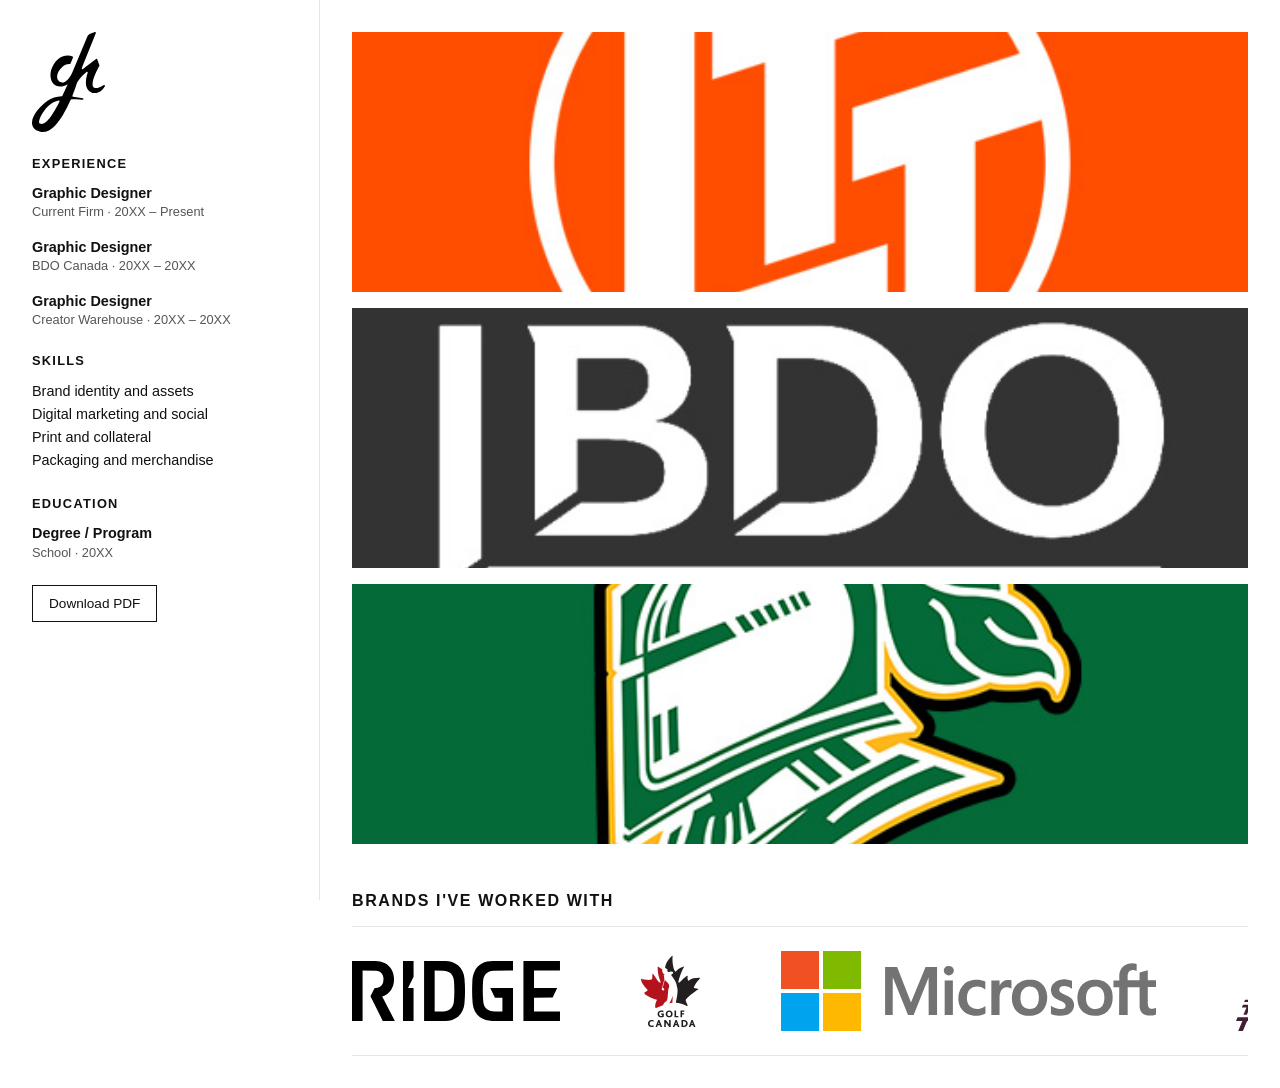
==== portfolio/index.html @ 1e601961 "Update index.html" ====
<!DOCTYPE html>
<html lang="en">
<head>
  <meta charset="UTF-8">
  <meta name="viewport" content="width=device-width, initial-scale=1">
  <title>Gary Hopkins | Graphic Designer</title>
  <style>
    body {
      font-family: Arial, sans-serif;
      margin: 0;
      color: #111;
      background: #fff;
    }

    a { color: #111; }

    .layout {
      display: flex;
      align-items: flex-start;
    }

    .sidebar {
      flex: 0 0 320px;
      position: sticky;
      top: 0;
      height: 100vh;
      overflow-y: auto;
      box-sizing: border-box;
      padding: 2rem;
      border-right: 1px solid #e5e5e5;
      display: flex;
      flex-direction: column;
      gap: 1.5rem;
    }

    .sidebar .logo img {
      height: 100px;
      width: auto;
      display: block;
    }

    .resume h2 {
      margin: 0 0 0.75rem;
      font-size: 0.8rem;
      text-transform: uppercase;
      letter-spacing: 0.1em;
    }

    .resume section {
      margin-bottom: 1.5rem;
    }

    .job {
      margin-bottom: 1rem;
      font-size: 0.9rem;
      line-height: 1.4;
    }

    .job strong,
    .job span {
      display: block;
    }

    .job span {
      color: #555;
      font-size: 0.8rem;
    }

    .resume ul {
      margin: 0;
      padding: 0;
      list-style: none;
      font-size: 0.9rem;
      line-height: 1.6;
    }

    .resume-link {
      display: inline-block;
      padding: 0.6rem 1rem;
      border: 1px solid #111;
      text-decoration: none;
      font-size: 0.85rem;
    }

    .resume-link:hover {
      background: #111;
      color: #fff;
    }

    main {
      flex: 1;
      min-width: 0;
      padding: 2rem;
    }

    .grid {
      display: grid;
      grid-template-columns: 1fr;
      gap: 1rem;
    }

    .grid a {
      position: relative;
      display: block;
      overflow: hidden;
      height: 260px;
    }

    .grid a img {
      width: 100%;
      height: 100%;
      object-fit: cover;
      display: block;
    }

    .overlay {
      position: absolute;
      inset: 0;
      display: flex;
      align-items: center;
      justify-content: center;
      padding: 1rem;
      box-sizing: border-box;
      text-align: center;
      background: rgba(0, 0, 0, 0.6);
      transform: translateY(-100%);
      transition: transform 0.4s ease;
    }

    .grid a:hover .overlay {
      transform: translateY(0);
    }

    .title {
      color: #fff;
      font-size: 1.25rem;
      font-weight: bold;
      opacity: 0;
      transform: translateY(-40px);
      transition: opacity 0.4s ease 0.15s, transform 0.4s ease 0.15s;
    }

    .grid a:hover .title {
      opacity: 1;
      transform: translateX(0);
    }

    @media (hover: none) {
      .overlay { transform: translateX(0); }
      .title { opacity: 1; transform: translateX(0); }
    }

    .brands {
      margin-top: 3rem;
    }

    .brands h2 {
      margin: 0 0 1rem;
      font-size: 1rem;
      text-transform: uppercase;
      letter-spacing: 0.1em;
    }

    .marquee {
      overflow: hidden;
      border-top: 1px solid #e5e5e5;
      border-bottom: 1px solid #e5e5e5;
      padding: 1.5rem 0;
    }

    .track {
      display: flex;
      align-items: center;
      width: max-content;
      animation: scroll 20s linear infinite;
    }

    .marquee-item {
      display: block;
      flex-shrink: 0;
      padding-right: 5rem;
    }

    .marquee-item img {
      height: 80px;
      display: block;
    }

    @keyframes scroll {
      from { transform: translateX(0); }
      to { transform: translateX(-50%); }
    }

    @media (prefers-reduced-motion: reduce) {
      .track { animation: none; }
    }

    @media (max-width: 800px) {
      .layout { flex-direction: column; }

      .sidebar {
        flex-basis: auto;
        width: 100%;
        position: static;
        height: auto;
        overflow-y: visible;
        padding: 1.5rem;
        border-right: 0;
        border-bottom: 1px solid #e5e5e5;
      }

      .sidebar .logo img { height: 70px; }

      .resume {
        display: grid;
        grid-template-columns: repeat(2, 1fr);
        gap: 0 1.5rem;
      }

      .resume section { margin-bottom: 1rem; }

      .resume-link {
        grid-column: 1 / -1;
        text-align: center;
        padding: 0.8rem 1rem;
      }

      main { padding: 1.5rem; }

      .grid a { height: 200px; }
    }

    @media (max-width: 500px) {
      .resume { grid-template-columns: 1fr; }

      .grid a { height: 160px; }

      .marquee-item { padding-right: 3rem; }

      .marquee-item img { height: 50px; }
    }
  </style>
</head>
<body>

  <div class="layout">

    <aside class="sidebar">
      <a href="index.html" class="logo">
        <img src="images/logo.svg" alt="Gary Hopkins logo">
      </a>

      <div class="resume">
        <section>
          <h2>Experience</h2>
          <div class="job">
            <strong>Graphic Designer</strong>
            <span>Current Firm · 20XX – Present</span>
          </div>
          <div class="job">
            <strong>Graphic Designer</strong>
            <span>BDO Canada · 20XX – 20XX</span>
          </div>
          <div class="job">
            <strong>Graphic Designer</strong>
            <span>Creator Warehouse · 20XX – 20XX</span>
          </div>
        </section>

        <section>
          <h2>Skills</h2>
          <ul>
            <li>Brand identity and assets</li>
            <li>Digital marketing and social</li>
            <li>Print and collateral</li>
            <li>Packaging and merchandise</li>
          </ul>
        </section>

        <section>
          <h2>Education</h2>
          <div class="job">
            <strong>Degree / Program</strong>
            <span>School · 20XX</span>
          </div>
        </section>

        <a href="resume.pdf" class="resume-link" download>Download PDF</a>
      </div>
    </aside>

    <main>
      <section class="grid">
        <a href="linus-tech-tips.html">
          <img src="images/image-1.jpg" alt="Linus Tech Tips">
          <span class="overlay"><span class="title">Linus Tech Tips</span></span>
        </a>
        <a href="bdo-canada.html">
          <img src="images/image-2.jpg" alt="BDO Canada">
          <span class="overlay"><span class="title">BDO Canada</span></span>
        </a>
        <a href="london-knights.html">
          <img src="images/image-3.jpg" alt="London Knights">
          <span class="overlay"><span class="title">London Knights</span></span>
        </a>
      </section>

      <section class="brands">
        <h2>Brands I've worked with</h2>
        <div class="marquee">
          <div class="track">
            <div class="marquee-item"><img src="svgs/brand-1.svg" alt="Brand 1"></div>
            <div class="marquee-item"><img src="svgs/brand-2.svg" alt="BDO Canada"></div>
            <div class="marquee-item"><img src="svgs/brand-3.svg" alt="London Knights"></div>
            <div class="marquee-item"><img src="svgs/brand-4.svg" alt="Creator Warehouse"></div>
            <div class="marquee-item"><img src="svgs/brand-5.svg" alt="Brand 5"></div>
            <div class="marquee-item"><img src="svgs/brand-6.svg" alt="Brand 6"></div>
            <div class="marquee-item"><img src="svgs/brand-7.svg" alt="Brand 7"></div>
            <div class="marquee-item"><img src="svgs/brand-8.svg" alt="Brand 8"></div>

            <div class="marquee-item"><img src="svgs/brand-1.svg" alt="Brand 1"></div>
            <div class="marquee-item"><img src="svgs/brand-2.svg" alt="BDO Canada"></div>
            <div class="marquee-item"><img src="svgs/brand-3.svg" alt="London Knights"></div>
            <div class="marquee-item"><img src="svgs/brand-4.svg" alt="Creator Warehouse"></div>
            <div class="marquee-item"><img src="svgs/brand-5.svg" alt="Brand 5"></div>
            <div class="marquee-item"><img src="svgs/brand-6.svg" alt="Brand 6"></div>
            <div class="marquee-item"><img src="svgs/brand-7.svg" alt="Brand 7"></div>
            <div class="marquee-item"><img src="svgs/brand-8.svg" alt="Brand 8"></div>
          </div>
        </div>
      </section>
    </main>
  </div>

</body>
</html>
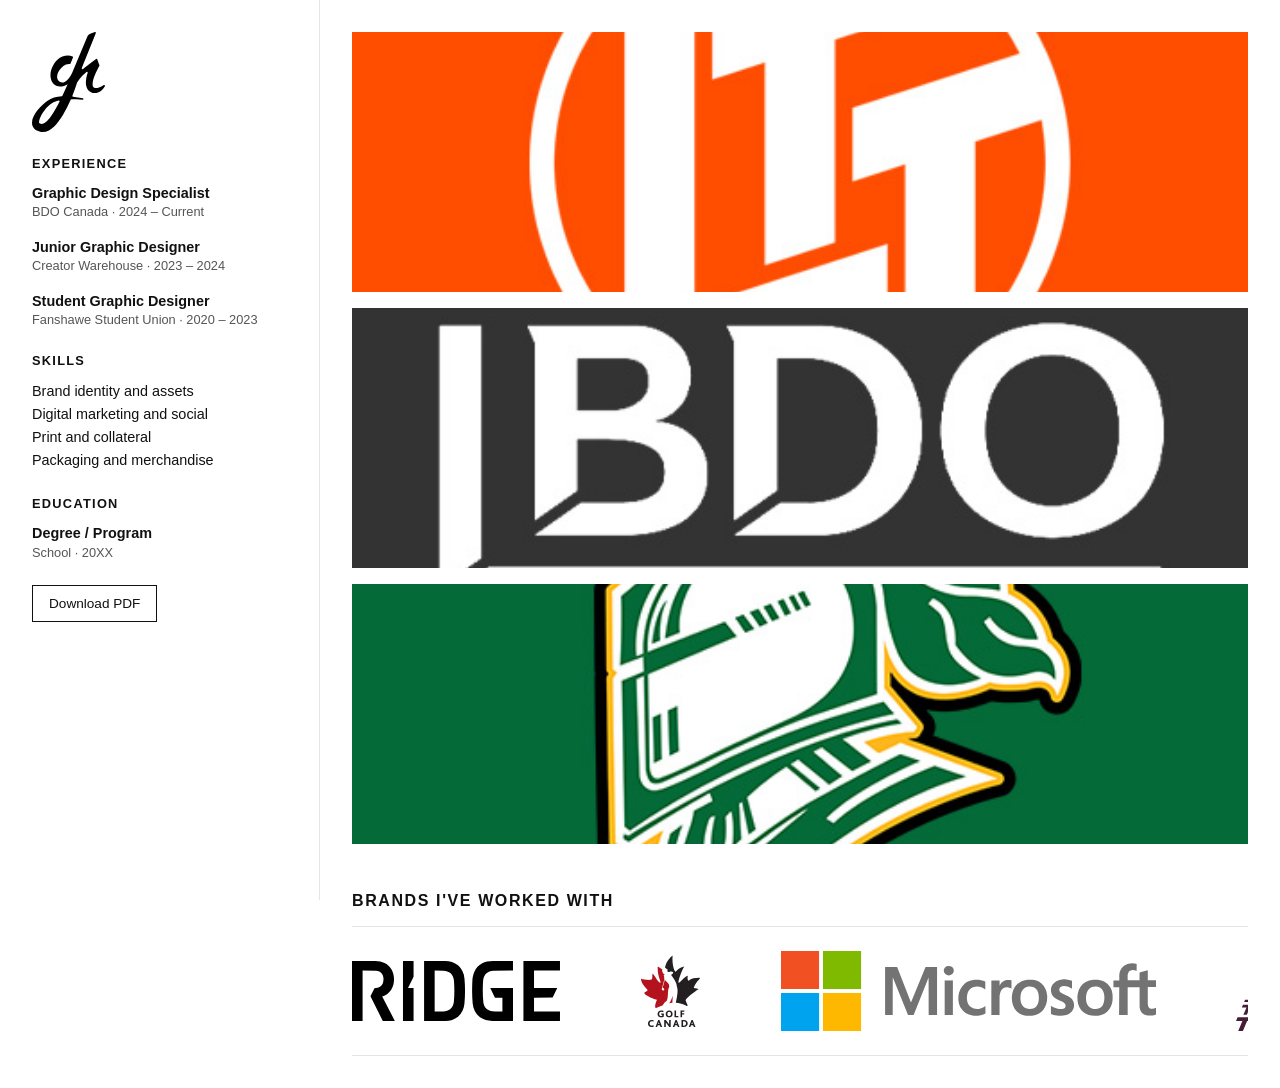
==== commit 39574b44: "Update index.html" ====
--- a/portfolio/index.html
+++ b/portfolio/index.html
@@ -10,6 +10,7 @@
       margin: 0;
       color: #111;
       background: #fff;
+      overflow-x: hidden;
     }
 
     a { color: #111; }
@@ -95,7 +96,7 @@
 
     .grid {
       display: grid;
-      grid-template-columns: 1fr;
+      grid-template-columns: minmax(0, 1fr);
       gap: 1rem;
     }
 
@@ -196,7 +197,10 @@
     }
 
     @media (max-width: 800px) {
-      .layout { flex-direction: column; }
+      .layout {
+        flex-direction: column;
+        align-items: stretch;
+      }
 
       .sidebar {
         flex-basis: auto;
@@ -225,7 +229,12 @@
         padding: 0.8rem 1rem;
       }
 
-      main { padding: 1.5rem; }
+      main {
+        flex: none;
+        width: 100%;
+        box-sizing: border-box;
+        padding: 1.5rem;
+      }
 
       .grid a { height: 200px; }
     }
@@ -254,16 +263,16 @@
         <section>
           <h2>Experience</h2>
           <div class="job">
-            <strong>Graphic Designer</strong>
-            <span>Current Firm · 20XX – Present</span>
+            <strong>Graphic Design Specialist</strong>
+            <span>BDO Canada · 2024 – Current</span>
           </div>
           <div class="job">
-            <strong>Graphic Designer</strong>
-            <span>BDO Canada · 20XX – 20XX</span>
+            <strong>Junior Graphic Designer</strong>
+            <span>Creator Warehouse · 2023 – 2024</span>
           </div>
           <div class="job">
-            <strong>Graphic Designer</strong>
-            <span>Creator Warehouse · 20XX – 20XX</span>
+            <strong>Student Graphic Designer</strong>
+            <span>Fanshawe Student Union · 2020 – 2023</span>
           </div>
         </section>
 
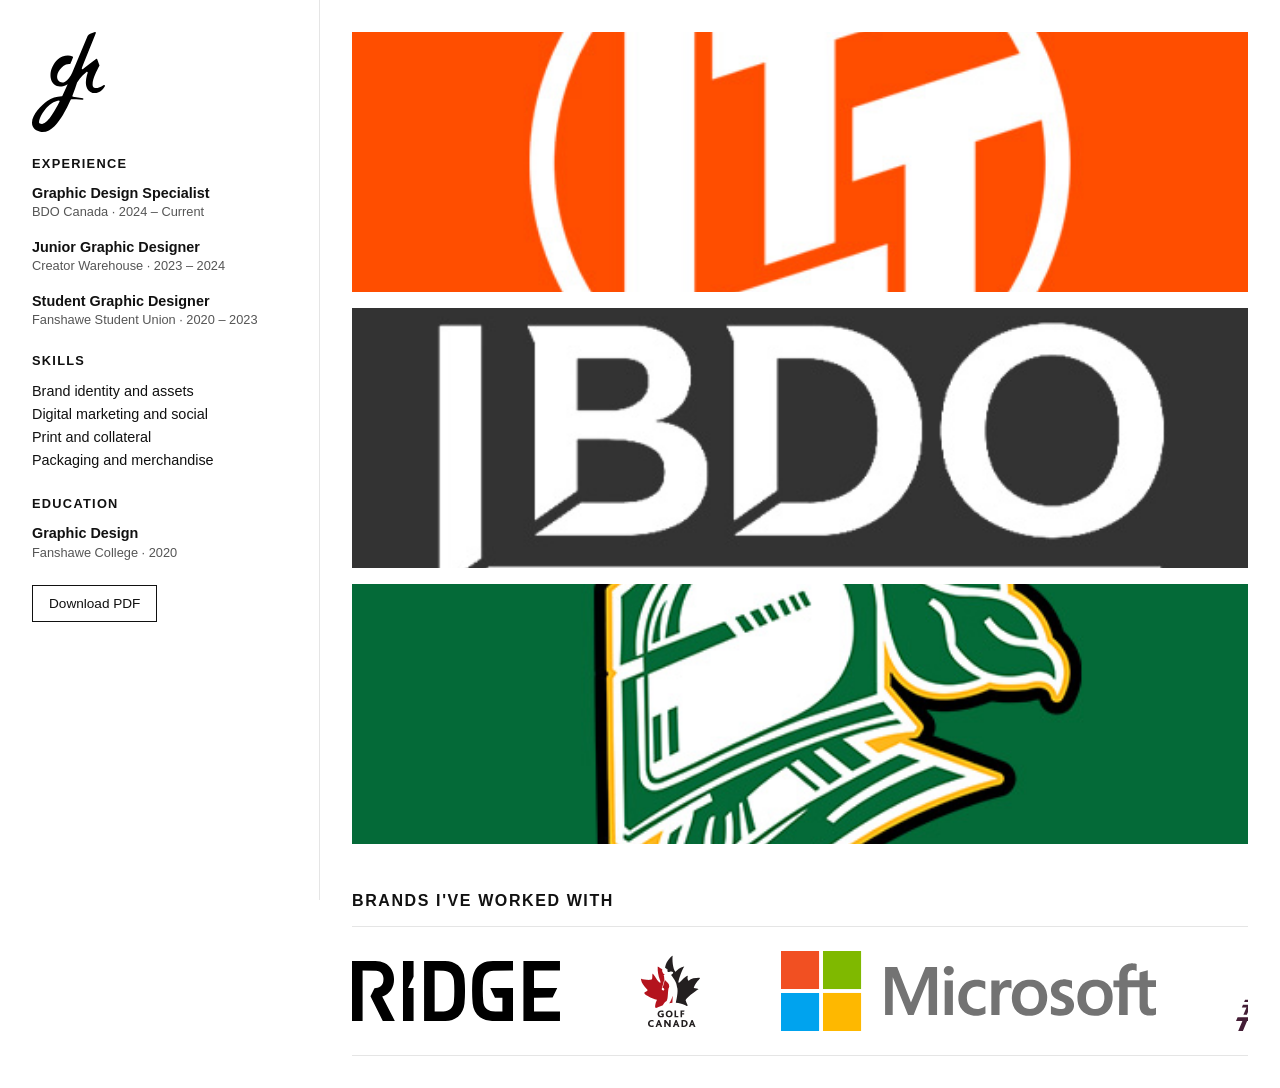
==== commit 315ade0e: "Update index.html" ====
--- a/portfolio/index.html
+++ b/portfolio/index.html
@@ -289,8 +289,8 @@
         <section>
           <h2>Education</h2>
           <div class="job">
-            <strong>Degree / Program</strong>
-            <span>School · 20XX</span>
+            <strong>Graphic Design</strong>
+            <span>Fanshawe College · 2020</span>
           </div>
         </section>
 
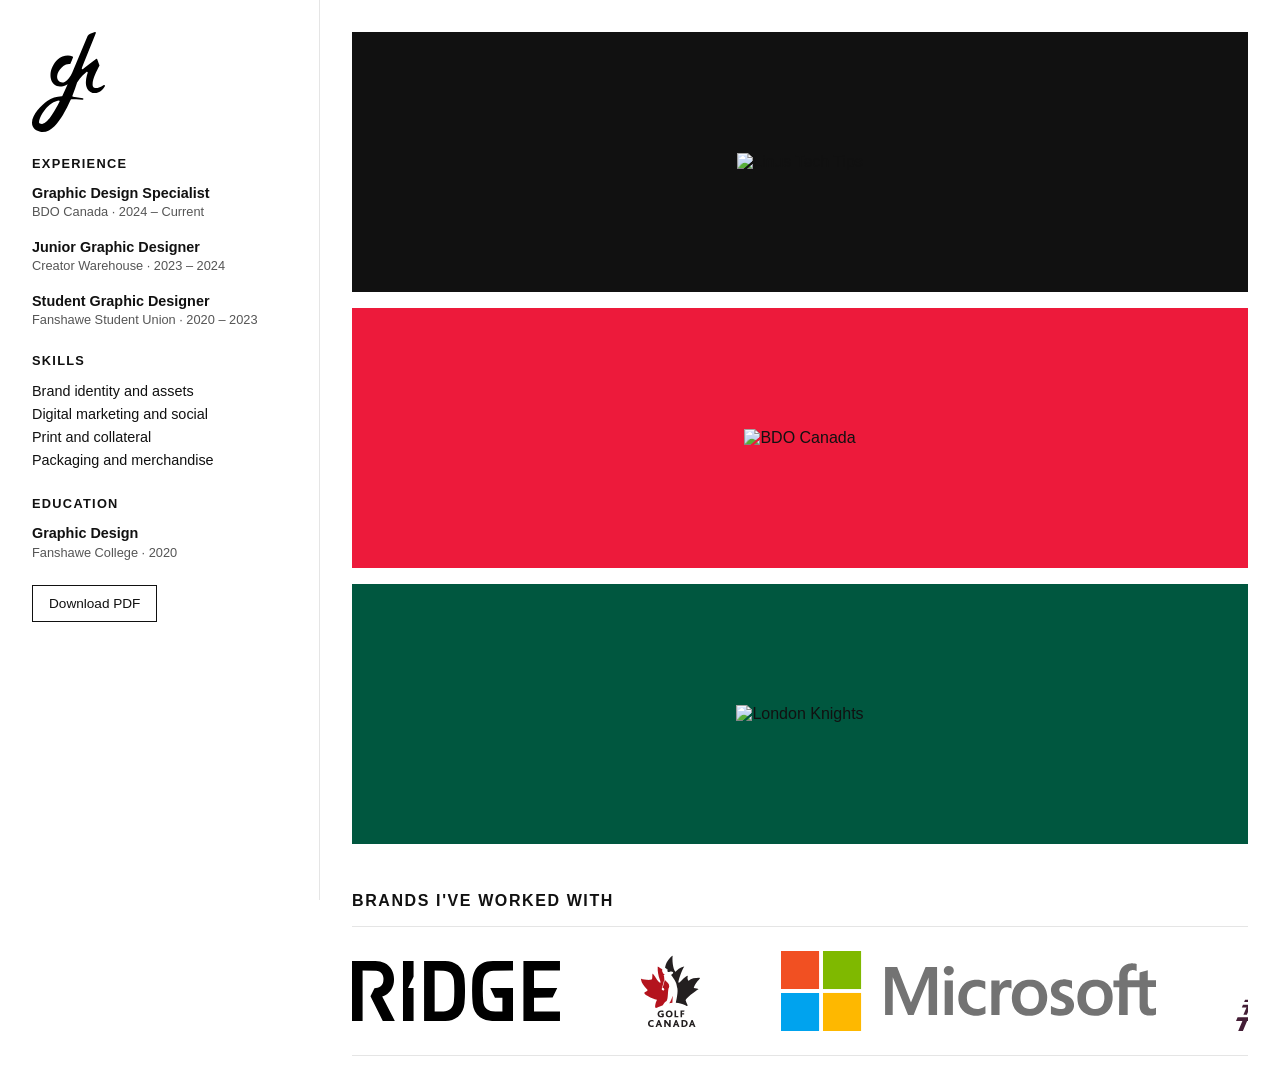
==== commit 766b721b: "Update index.html" ====
--- a/portfolio/index.html
+++ b/portfolio/index.html
@@ -105,13 +105,26 @@
       display: block;
       overflow: hidden;
       height: 260px;
-    }
-
-    .grid a img {
-      width: 100%;
-      height: 100%;
-      object-fit: cover;
-      display: block;
+      background: var(--tile-bg, #f2f2f2);
+    }
+
+    .tile-logo {
+      position: absolute;
+      inset: 0;
+      display: flex;
+      align-items: center;
+      justify-content: center;
+      padding: 2rem;
+      box-sizing: border-box;
+    }
+
+    .tile-logo img {
+      display: block;
+      width: auto;
+      height: auto;
+      max-width: 60%;
+      max-height: 60%;
+      object-fit: contain;
     }
 
     .overlay {
@@ -237,12 +250,21 @@
       }
 
       .grid a { height: 200px; }
+
+      .tile-logo { padding: 1.5rem; }
     }
 
     @media (max-width: 500px) {
       .resume { grid-template-columns: 1fr; }
 
       .grid a { height: 160px; }
+
+      .tile-logo { padding: 1rem; }
+
+      .tile-logo img {
+        max-width: 70%;
+        max-height: 70%;
+      }
 
       .marquee-item { padding-right: 3rem; }
 
@@ -300,16 +322,16 @@
 
     <main>
       <section class="grid">
-        <a href="linus-tech-tips.html">
-          <img src="images/image-1.jpg" alt="Linus Tech Tips">
+        <a href="linus-tech-tips.html" style="--tile-bg: #111111;">
+          <span class="tile-logo"><img src="svgs/logo-linus-tech-tips.svg" alt="Linus Tech Tips"></span>
           <span class="overlay"><span class="title">Linus Tech Tips</span></span>
         </a>
-        <a href="bdo-canada.html">
-          <img src="images/image-2.jpg" alt="BDO Canada">
+        <a href="bdo-canada.html" style="--tile-bg: #ed1a3b;">
+          <span class="tile-logo"><img src="svgs/logo-bdo-canada.svg" alt="BDO Canada"></span>
           <span class="overlay"><span class="title">BDO Canada</span></span>
         </a>
-        <a href="london-knights.html">
-          <img src="images/image-3.jpg" alt="London Knights">
+        <a href="london-knights.html" style="--tile-bg: #00573f;">
+          <span class="tile-logo"><img src="svgs/logo-london-knights.svg" alt="London Knights"></span>
           <span class="overlay"><span class="title">London Knights</span></span>
         </a>
       </section>
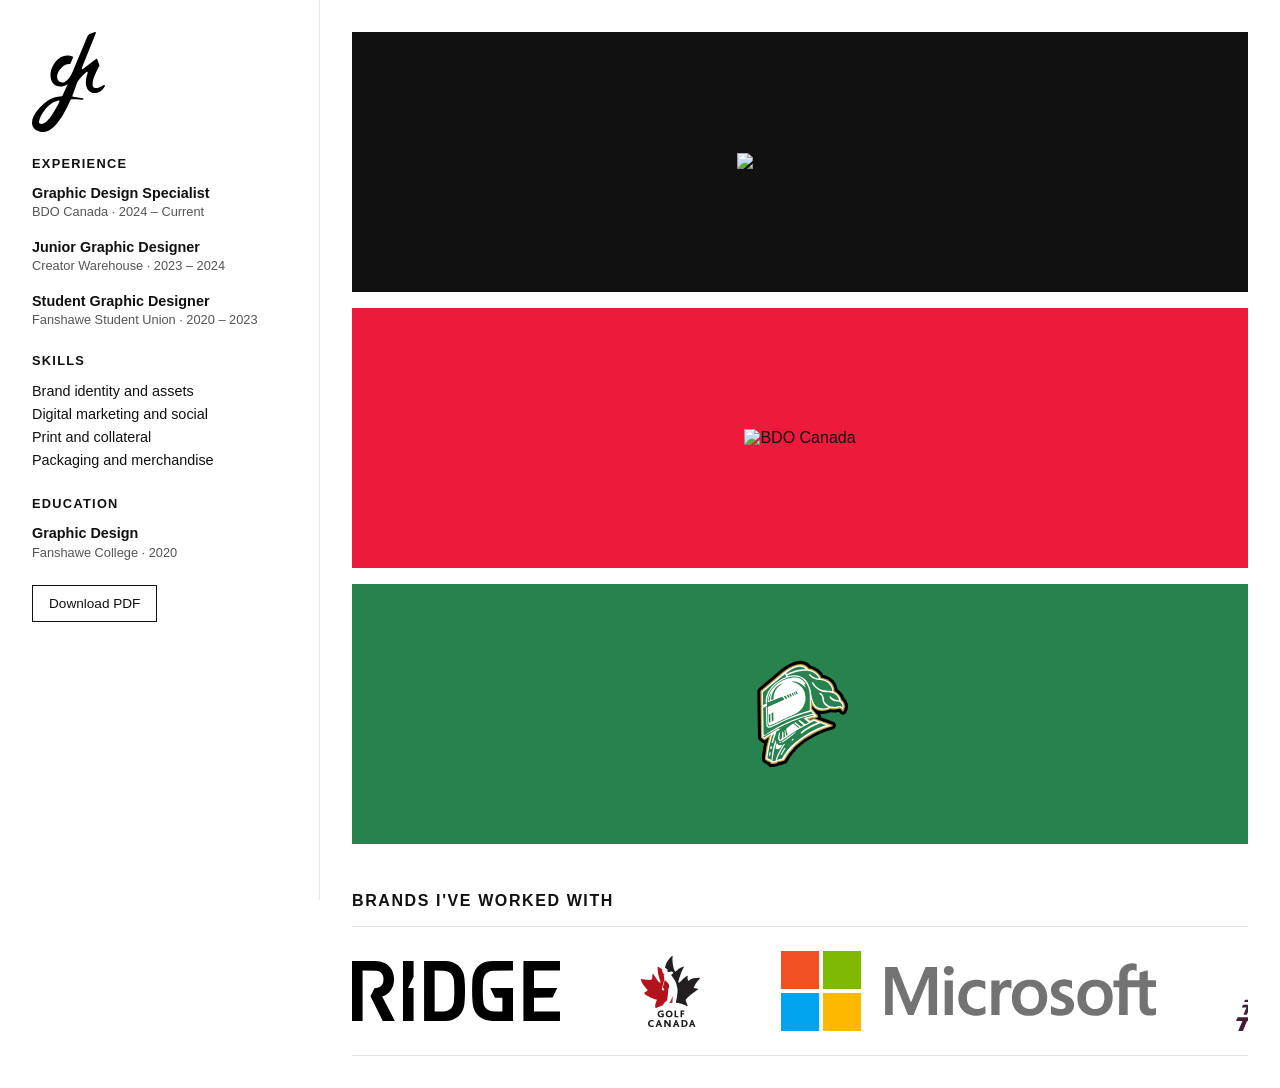
==== commit 718a5066: "Update index.html" ====
--- a/portfolio/index.html
+++ b/portfolio/index.html
@@ -330,7 +330,7 @@
           <span class="tile-logo"><img src="svgs/logo-bdo-canada.svg" alt="BDO Canada"></span>
           <span class="overlay"><span class="title">BDO Canada</span></span>
         </a>
-        <a href="london-knights.html" style="--tile-bg: #00573f;">
+        <a href="london-knights.html" style="--tile-bg: #27824d;">
           <span class="tile-logo"><img src="svgs/logo-london-knights.svg" alt="London Knights"></span>
           <span class="overlay"><span class="title">London Knights</span></span>
         </a>
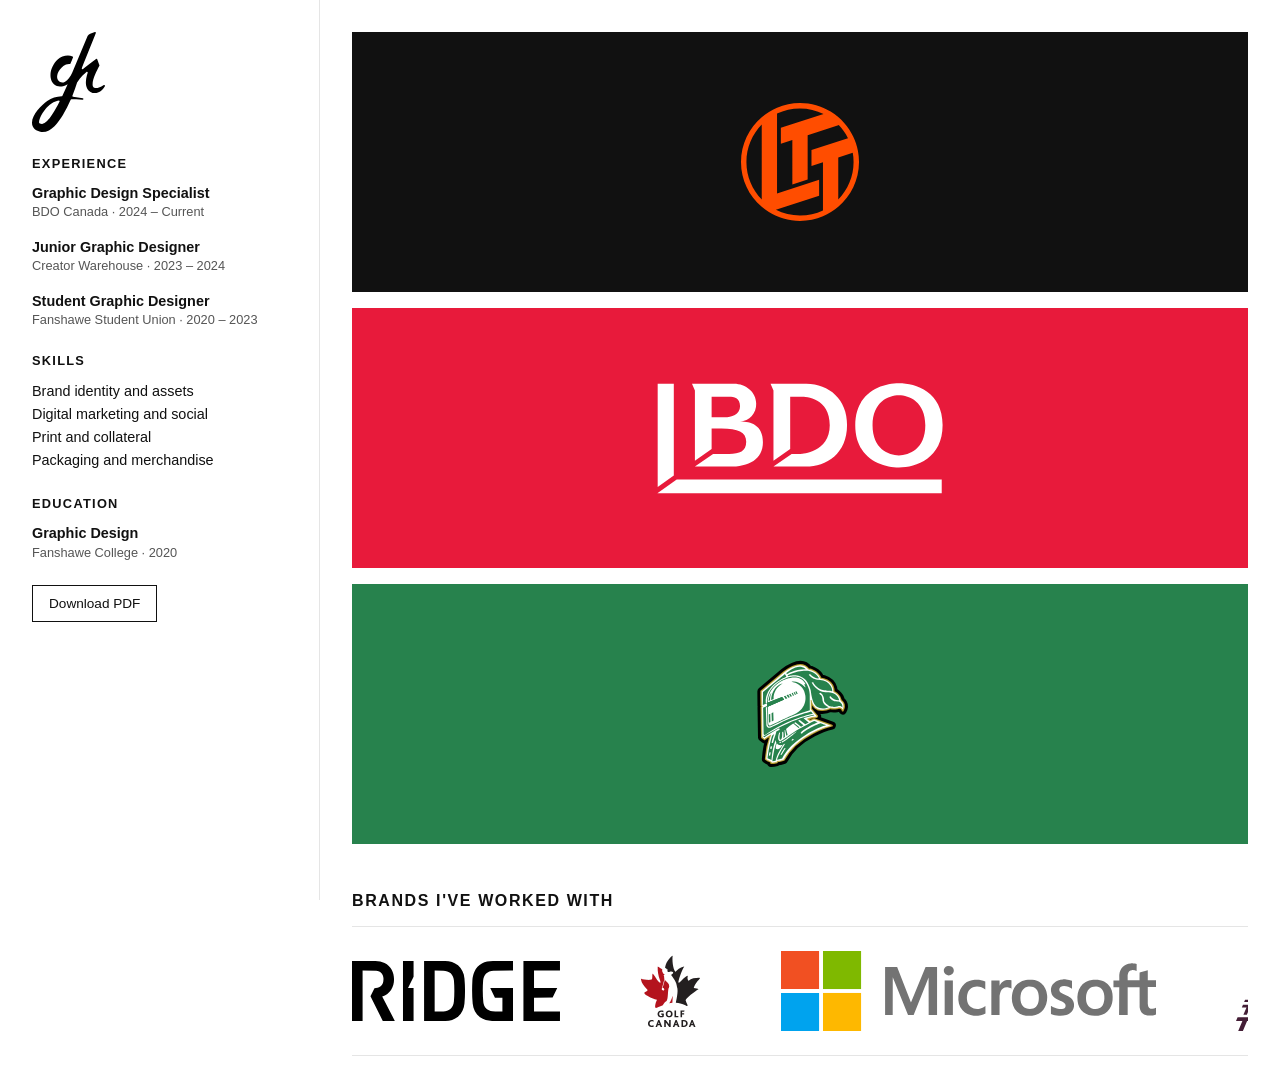
==== commit 39a77dfd: "Update index.html" ====
--- a/portfolio/index.html
+++ b/portfolio/index.html
@@ -326,7 +326,7 @@
           <span class="tile-logo"><img src="svgs/logo-linus-tech-tips.svg" alt="Linus Tech Tips"></span>
           <span class="overlay"><span class="title">Linus Tech Tips</span></span>
         </a>
-        <a href="bdo-canada.html" style="--tile-bg: #ed1a3b;">
+        <a href="bdo-canada.html" style="--tile-bg: #e81a3b;">
           <span class="tile-logo"><img src="svgs/logo-bdo-canada.svg" alt="BDO Canada"></span>
           <span class="overlay"><span class="title">BDO Canada</span></span>
         </a>
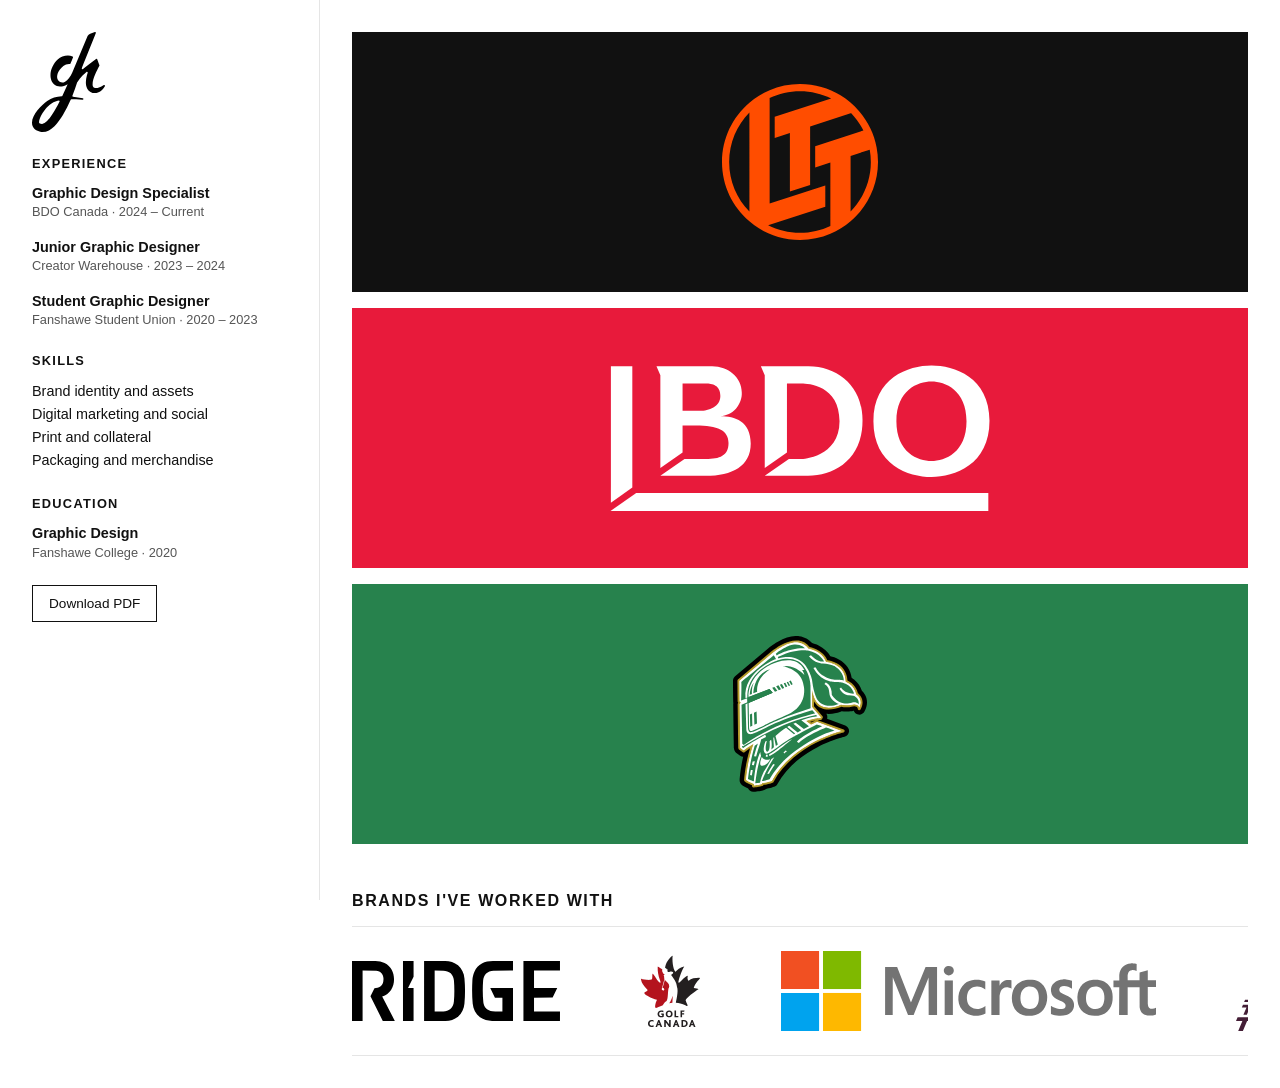
==== commit 8e251bf9: "Update index.html" ====
--- a/portfolio/index.html
+++ b/portfolio/index.html
@@ -114,17 +114,14 @@
       display: flex;
       align-items: center;
       justify-content: center;
-      padding: 2rem;
-      box-sizing: border-box;
     }
 
     .tile-logo img {
       display: block;
-      width: auto;
-      height: auto;
-      max-width: 60%;
-      max-height: 60%;
+      width: 60%;
+      height: 60%;
       object-fit: contain;
+      object-position: center;
     }
 
     .overlay {
@@ -250,8 +247,6 @@
       }
 
       .grid a { height: 200px; }
-
-      .tile-logo { padding: 1.5rem; }
     }
 
     @media (max-width: 500px) {
@@ -259,11 +254,9 @@
 
       .grid a { height: 160px; }
 
-      .tile-logo { padding: 1rem; }
-
       .tile-logo img {
-        max-width: 70%;
-        max-height: 70%;
+        width: 70%;
+        height: 70%;
       }
 
       .marquee-item { padding-right: 3rem; }
